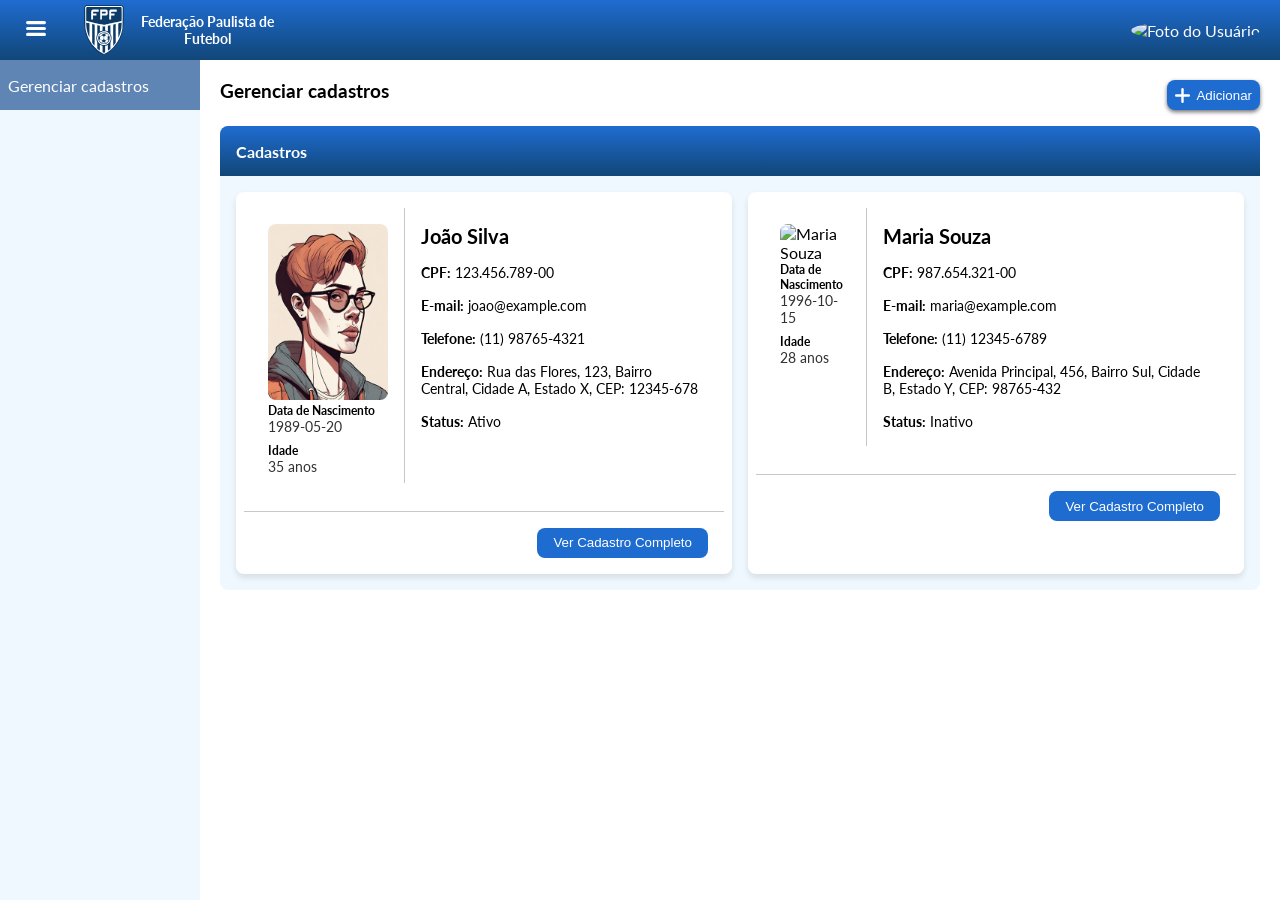
==== index.html @ 57ca4b36 "update home" ====
<!DOCTYPE html>
<html lang="en">

<head>
  <meta charset="UTF-8">
  <meta name="viewport" content="width=device-width, initial-scale=1.0">
  <title>Gerenciamento de Cadastro de Pessoas</title>
  <link rel="stylesheet" href="../styles/styles.css">
  <link rel="preconnect" href="https://fonts.googleapis.com">
  <link rel="preconnect" href="https://fonts.gstatic.com" crossorigin>
  <link
    href="https://fonts.googleapis.com/css2?family=Lato:ital,wght@0,100;0,300;0,400;0,700;0,900;1,100;1,300;1,400;1,700;1,900&family=Montserrat:ital,wght@0,100;0,200;0,300;0,400;0,500;0,600;0,700;0,800;0,900;1,100;1,200;1,300;1,400;1,500;1,600;1,700;1,800;1,900&family=Roboto:ital,wght@0,100;0,300;0,400;0,500;1,100;1,300;1,400&display=swap"
    rel="stylesheet">
</head>

<body>
  <header>
    <button id="toggleMenu">
      <img src="../assets/menu.svg" alt="">
    </button>
    <div class="logo">
      <img src="../assets/logo.svg" alt="Logo da Empresa">
      <h4>Federação Paulista de Futebol</h4>
    </div>
    <div class="user">
      <img src="../assets/profilePictures/perfil3.png" alt="Foto do Usuário">
    </div>
  </header>

  <main id="mainContent" class="mainContent">
    <nav>
      <ul id="nav-list">
        <li id='nav-item'class="active"><a href="#">Gerenciar cadastros</a></li>
      </ul>
    </nav>
    <div id="mainContent-content" class="mainContent-content">
      <div class="mainContent-title">
        <h3>Gerenciar cadastros</h3>
        <button id="addPersonBtn">
          <img src="../assets/add.svg" alt="">
          Adicionar
        </button>
      </div>
      <div class="content-body">
        <div id="contentHeader" class="content-header">
          <h4>Cadastros</h4>
        </div>
        <div id="content" class="content">
        </div>
      </div>
    </div>
  </main>

  <div class="modal" id="personInfoModal">
    <!-- Modal para adicionar nova pessoa -->
  </div>

  <div id="addPersonModal" class="form-modal">
    <div class="form-modal-content">
      <span class="close">&times;</span>
      <h2>Cadastrar nova pessoa</h2>
      <form id="personForm">
        <div>
          <label for="photo">Foto:</label>
          <input type="file" id="photo" name="photo" accept="image/*" required>
        </div>
        <div>
          <label for="name">Nome:</label>
          <input type="text" id="name" name="name" required>
        </div>
        <div>
          <label for="address">Endereço:</label>
          <input type="text" id="address" name="address" required>
        </div>
        <div>
          <label for="email">E-mail:</label>
          <input type="email" id="email" name="email" required>
        </div>
        <div>
          <label for="phone">Telefone:</label>
          <input type="tel" id="phone" name="phone" required>
        </div>
        <div>
          <label for="birthdate">Data de Nascimento:</label>
          <input type="date" id="birthdate" name="birthdate" required>
        </div>
        <div>
          <label for="gender">Gênero:</label>
          <select id="gender" name="gender" required>
            <option value="">Selecione</option>
            <option value="male">Masculino</option>
            <option value="female">Feminino</option>
            <div>
              <option value="other">Outro</option>
          </select>
        </div>

        <button type="submit">Salvar</button>
    </div>
    </form>
  </div>
  </div>

  <script src="../scripts/script.js"></script>
</body>

</html>
---- styles/styles.css ----
* {
  box-sizing: border-box
}

body {
  margin: 0;
  font-family: "Lato", sans-serif;

  h1,
  h2,
  h3,
  h4,
  p {
    margin: 0px;
  }

  button {
    background-color: transparent;
    border: none;
    cursor: pointer;
  }
}

header {
  display: flex;
  background: linear-gradient(#1f6cd1, #114677);
  color: #fff;
  padding: 10px 20px;
  align-items: center;
  height: 60px;

  .logo {
    margin-left: 32px;
    display: flex;
    align-items: center;
    gap: 8px;

    img {
      width: 40px;
    }

    h4 {
      font-size: 14px;
      max-width: 150px;
      text-align: center;
    }
  }

  .user {
    margin-left: auto;

    img {
      width: 40px;
      height: 40px;
      border-radius: 50%;
      object-fit: cover;
    }
  }

  button {
    img {
      width: 20px;
    }
  }
}

.mainContent {
  display: flex;
  height: calc(100vh - 60px);

  nav {
    background-color: aliceblue;
    width: 200px;
    transition: width 0.3s ease;

    ul {
      list-style: none;
      padding: 0;
      margin: 0;
    }

    .noShow {
      display: none;
    }

    li {
      display: flex;
      align-items: center;
      width: 100%;
      height: 50px;
    }

    a {
      width: 100%;
      text-decoration: none;
      padding: 8px;
      color: #393939;
      display: block;
    }
  }

  nav.hidden {
    width: 0;
    min-width: 0 !important;
  }

  nav li:hover {
    background-color: #1f6cd1;
    color: white;
  }

  nav li.active {
    background-color: #5f85b4;

    a {
      color: white !important;
    }
  }
}

.mainContent-content {
  width: calc(100vw - 200px);
  padding: 20px;
  display: flex;
  flex-direction: column;
  gap: 16px;

  .mainContent-title {
    display: flex;
    justify-content: space-between;
    width: 100%;

    button {
      height: 30px;
      padding: 8px;
      gap: 6px;
      display: flex;
      align-items: center;
      justify-content: center;
      background-color: #1f6cd1;
      border-radius: 8px;
      color: white;
      box-shadow: 0px 2px 4px #00000090;

      img {
        width: 15px;
        height: 15px;
      }
    }

    button:hover {
      background-color: #11304e;
    }
  }
}

.mainContent-content--fullWidth {
  width: 100% !important;
}

.content-body {
  border-radius: 8px;
  overflow: hidden;
}

.content-header {
  height: 50px;
  display: flex;
  padding: 16px;
  align-items: center;
  color: white;
  background: linear-gradient(#1f6cd1, #114677);
}

.content {
  display: grid;
  grid-template-columns: 1fr 1fr;
  gap: 16px;
  padding: 16px;
  background-color: aliceblue;
}

/*========INFO-MODAL========*/

.modal {
  width: 100vw;
  height: 100vh;
  display: none;
  position: fixed;
  top: 50%;
  left: 50%;
  transform: translate(-50%, -50%);
  background-color: #00000080;
  padding: 20px;
  border: 1px solid #ccc;

  .modalContent {
    display: flex;
    gap: 8px;
    background-color: white;
    width: 600px;
    padding: 16px;
    border-radius: 8px;

    img {
      width: 200px;
      border-radius: 8px;
      padding-right: 16px;
      border-right: 1px solid #c7c7c7;
      object-fit: cover;
    }

    .modal-details {
      display: flex;
      flex-direction: column;
      padding: 16px;
      gap: 16px;

      h2 {
        font-size: 20px;
      }

      span {
        font-size: 14px;
      }
    }
  }
}

.showModal {
  display: block;
  display: flex;
  justify-content: center;
  align-items: center;
}

/*=========CARD=======*/
.card {
  background-color: #fff;
  box-shadow: 0 4px 6px rgba(0, 0, 0, 0.1);
  border-radius: 8px;
  overflow: hidden;
  display: flex;
  flex-direction: column;
  padding: 8px;

  .cardContent {
    overflow: hidden;
    margin-bottom: 20px;
    display: flex;
    padding: 8px;

    img {
      object-fit: cover;
      width: 120px;
      max-height: 200px;
      border-radius: 8px;
    }

    .details {
      padding: 16px;
      padding-bottom: 8px;
      border-right: 1px solid #c7c7c7;


      .name-age {
        display: flex;
        flex-direction: column;
        gap: 8px;

        .name-age-content {
          display: flex;
          flex-direction: column;
          gap: 0px;

          strong {
            font-weight: bold;
            font-size: 12px;
          }

          span {
            font-size: 14px;
            color: #323232;
          }
        }
      }
    }

    .full-details {
      display: flex;
      flex-direction: column;
      padding: 16px;
      gap: 16px;

      h2 {
        font-size: 20px;
      }

      span {
        font-size: 14px;
      }
    }
  }

  .seeMore {
    display: flex;
    justify-content: end;
    padding: 16px;
    padding-bottom: 8px;
    border-top: 1px solid #c7c7c7;

    button {
      color: white;
      height: 30px;
      border-radius: 8px;
      padding: 0 16px;
      background-color: #1f6cd1;
    }
    
    button:hover {
      background-color: #2c6497;
    }
  }

}

/*=======FORM-MODAL=========*/

.form-modal {
  width: 100vw;
  height: 100vh;
  display: none;
  position: fixed;
  top: 50%;
  left: 50%;
  transform: translate(-50%, -50%);
  background-color: #00000080;
  padding: 20px;
  border: 1px solid #ccc;
}

.form-modal-content {
  background-color: #fefefe;
  border-radius: 8px;
  margin: 10% auto;
  padding: 20px;
  border: 1px solid #888;
  width: 80%;
  max-width: 400px;

  h2 {
    margin-bottom: 16px;
  }

  #personForm {
    display: flex;
    flex-direction: column;
    gap: 8px;
    max-width: 350px;

    label {
      font-weight: bold;
      font-size: 14px;
    }

    input {
      height: 30px;
      border: 1px solid lightgray;
      border-radius: 8px;
    }

    #photo {
      border: none;
      cursor: pointer;
    }

    #birthdate {
      cursor: pointer;
    }

    select {
      height: 30px;
      border: 1px solid lightgray;
      border-radius: 8px;
      max-width: 150px;
      cursor: pointer;
    }

    button {
      margin-left: auto;
      background-color: #2c6497;
      color: white;
      border-radius: 8px;
      height: 30px;
    }

    button:hover {
      background-color: #072038;
    }
  }
}

.close {
  color: #aaa;
  float: right;
  font-size: 28px;
  font-weight: bold;
}

.close:hover,
.close:focus {
  color: black;
  text-decoration: none;
  cursor: pointer;
}

@media screen and (max-width: 850px) {

  .mainContent {
    display: flex;
    height: calc(100vh - 50px);

    nav {
      position: absolute;
      height: 100vh;
      left: 0;
      width: 0;

      li {
        display: none;
      }

      .noShow {
        display: block;
      }

      .noShowMobile {
        display: flex;
      }
    }

    nav.hidden {
      width: 200px;
      min-width: 0 !important;
    }
  }

  .mainContent-content {
    width: calc(100vw);
  }

  .content {
    grid-template-columns: 1fr;
    overflow-y: scroll;
    max-height: calc(100vh - 100px);
  }

  .card {
    .cardContent {
      .full-details {
        strong {
          font-size: 14px;
        }

        span {
          font-size: 12px;
        }
      }
    }
  }

  .modalContent {
    img {
      width: 150px !important;
      height: 180px;
    }
  }
}
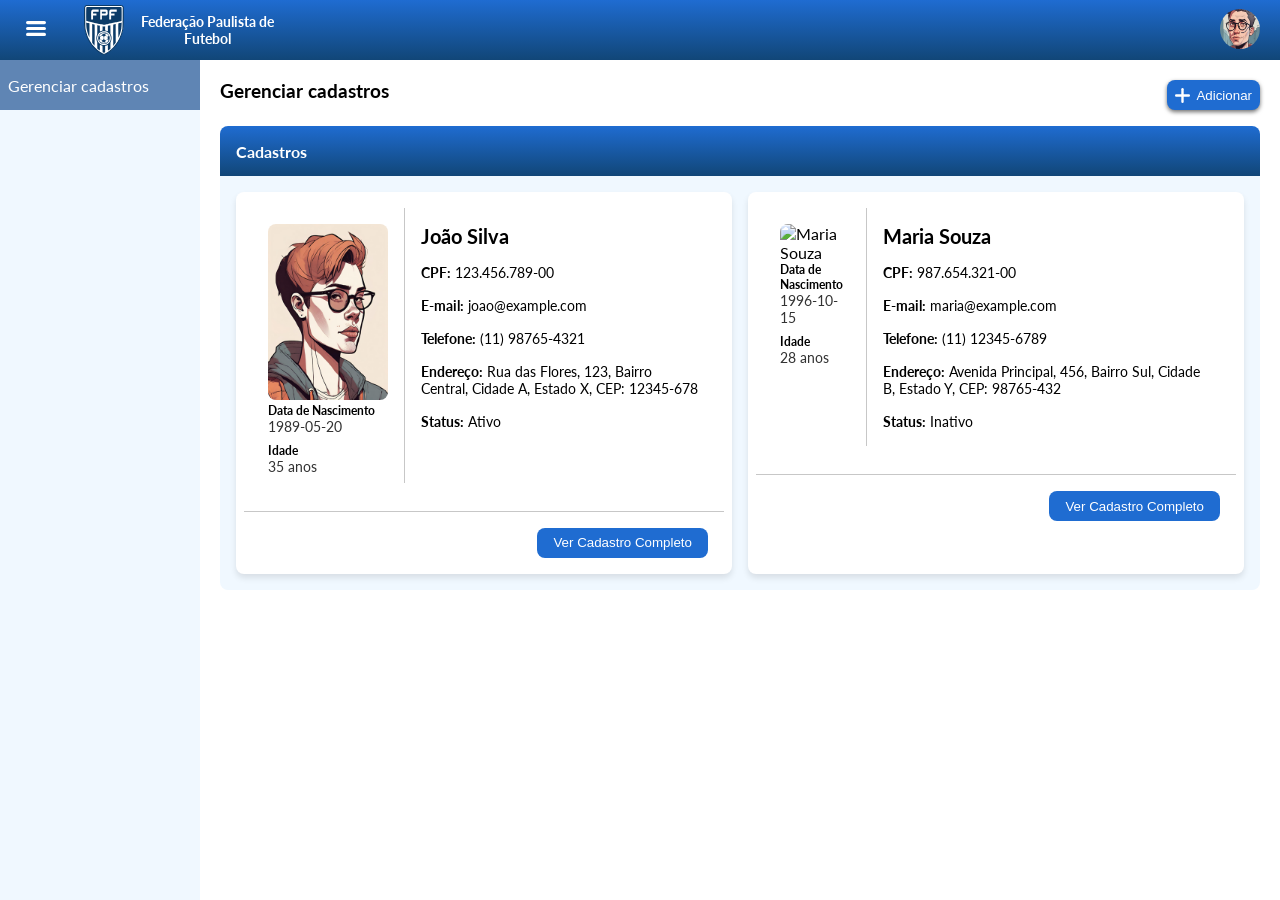
==== commit f033c2d5: "fix name image" ====
--- a/index.html
+++ b/index.html
@@ -23,7 +23,7 @@
       <h4>Federação Paulista de Futebol</h4>
     </div>
     <div class="user">
-      <img src="../assets/profilePictures/perfil3.png" alt="Foto do Usuário">
+      <img src="../assets/profilePictures/Perfil3.png" alt="Foto do Usuário">
     </div>
   </header>
 
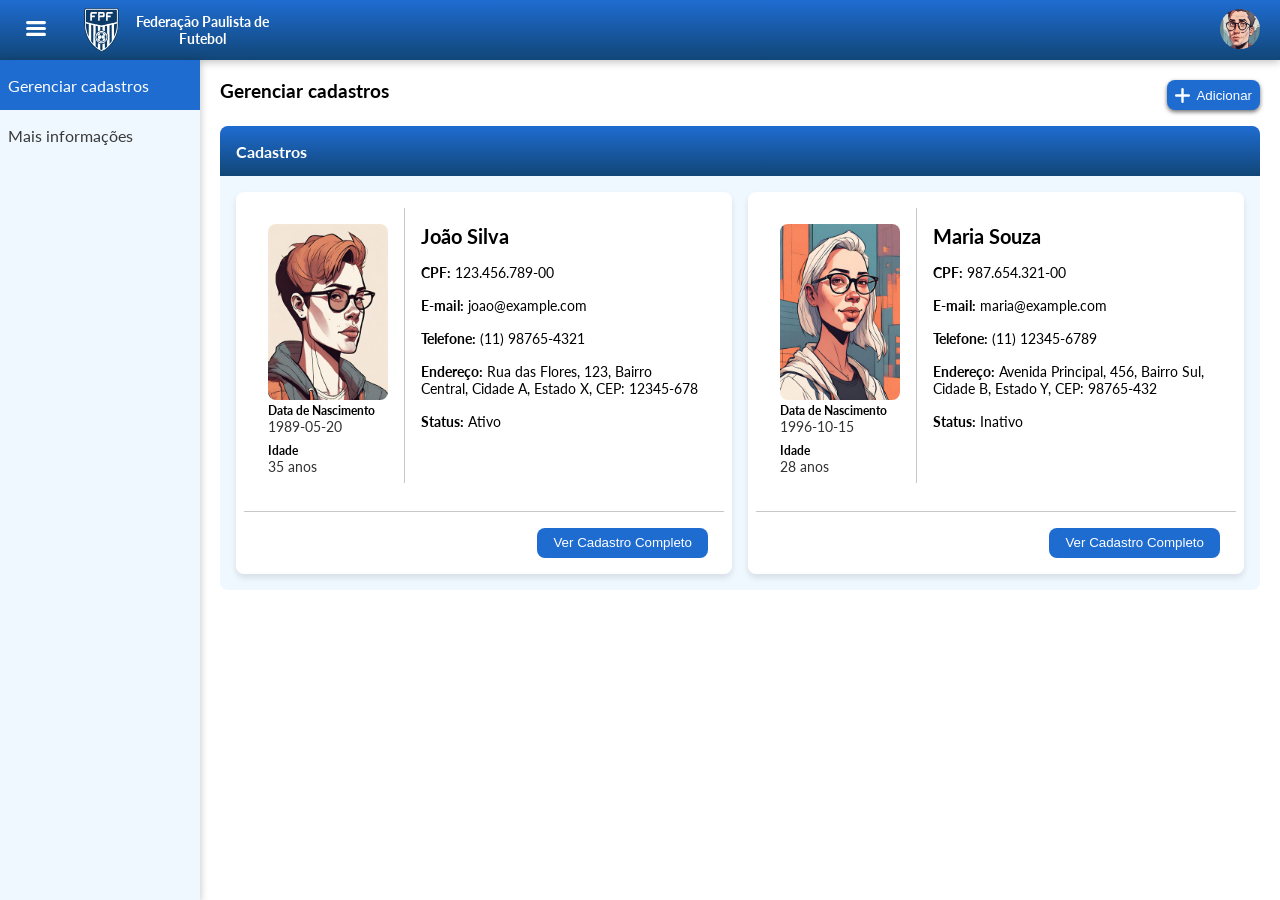
==== commit 018cc6aa: "fix: ajustes de layout" ====
--- a/index.html
+++ b/index.html
@@ -4,7 +4,8 @@
 <head>
   <meta charset="UTF-8">
   <meta name="viewport" content="width=device-width, initial-scale=1.0">
-  <title>Gerenciamento de Cadastro de Pessoas</title>
+  <title>Desafio Federação Paulista de Futebol</title>
+  <link rel="icon" href="./assets/favicon.ico" />
   <link rel="stylesheet" href="../styles/styles.css">
   <link rel="preconnect" href="https://fonts.googleapis.com">
   <link rel="preconnect" href="https://fonts.gstatic.com" crossorigin>
@@ -30,7 +31,8 @@
   <main id="mainContent" class="mainContent">
     <nav>
       <ul id="nav-list">
-        <li id='nav-item'class="active"><a href="#">Gerenciar cadastros</a></li>
+        <li id='nav-item' class="active"><a href="#">Gerenciar cadastros</a></li>
+        <li id='nav-item-more'><a href="#">Mais informações</a></li>
       </ul>
     </nav>
     <div id="mainContent-content" class="mainContent-content">
@@ -48,6 +50,29 @@
         <div id="content" class="content">
         </div>
       </div>
+    </div>
+    <div id="more" class="more">
+      <div class="content-body">
+        <div id="contentHeader" class="content-header">
+          <h4>Mais informações</h4>
+        </div>
+        <div class="content">
+          <div class="more-content-card">
+            <img src="./assets/profilePictures/Perfil4.png" alt="">
+            <div class="content-text">
+              <span>Desenvolvido por:</span>
+              <div class="linkedin">
+                <img src="./assets/linkedin.svg" alt="">
+                <a href="https://www.linkedin.com/in/vin%C3%ADcius-f-4a6691128/" target="_blank">
+                  <strong>Vinícius Farias Silva</strong>
+                </a>
+              </div>
+              <span>Desenvolvedor Front-end Pleno</span>
+            </div>
+          </div>
+        </div>
+      </div>
+
     </div>
   </main>
 
@@ -90,14 +115,13 @@
             <option value="">Selecione</option>
             <option value="male">Masculino</option>
             <option value="female">Feminino</option>
-            <div>
-              <option value="other">Outro</option>
+            <option value="other">Outro</option>
           </select>
         </div>
 
         <button type="submit">Salvar</button>
+      </form>
     </div>
-    </form>
   </div>
   </div>
 
--- a/styles/styles.css
+++ b/styles/styles.css
@@ -28,6 +28,7 @@
   padding: 10px 20px;
   align-items: center;
   height: 60px;
+  box-shadow: 0px 2px 8px #00000040;
 
   .logo {
     margin-left: 32px;
@@ -36,7 +37,7 @@
     gap: 8px;
 
     img {
-      width: 40px;
+      width: 35px;
     }
 
     h4 {
@@ -72,6 +73,7 @@
     background-color: aliceblue;
     width: 200px;
     transition: width 0.3s ease;
+    box-shadow: 0px 2px 8px #00000040;
 
     ul {
       list-style: none;
@@ -105,12 +107,15 @@
   }
 
   nav li:hover {
+    background-color: #5f85b4;
+
+    a {
+      color: white;
+    }
+  }
+
+  nav li.active {
     background-color: #1f6cd1;
-    color: white;
-  }
-
-  nav li.active {
-    background-color: #5f85b4;
 
     a {
       color: white !important;
@@ -316,7 +321,7 @@
       padding: 0 16px;
       background-color: #1f6cd1;
     }
-    
+
     button:hover {
       background-color: #2c6497;
     }
@@ -415,7 +420,6 @@
 }
 
 @media screen and (max-width: 850px) {
-
   .mainContent {
     display: flex;
     height: calc(100vh - 50px);
@@ -452,7 +456,7 @@
   .content {
     grid-template-columns: 1fr;
     overflow-y: scroll;
-    max-height: calc(100vh - 100px);
+    max-height: calc(100vh - 200px);
   }
 
   .card {
@@ -475,4 +479,62 @@
       height: 180px;
     }
   }
+
+  .more {
+    width: 100vw !important;
+  }
+
+}
+
+/*=========MORE===========*/
+.more {
+  width: calc(100vw - 200px);
+  padding: 20px;
+  display: none;
+  flex-direction: column;
+  gap: 16px;
+}
+
+.more-content-card {
+  display: flex;
+  background-color: #ffffff;
+  box-shadow: 0px 2px 8px #00000040;
+  padding: 16px;
+  gap: 8px;
+  border-radius: 16px;
+
+  img {
+    width: 150px;
+  }
+
+  a {
+    text-decoration: none;
+    color: black;
+  }
+
+  a:hover {
+    color: #4F646F !important;
+
+    svg {
+      color: #4F646F !important;
+    }
+  }
+
+  .content-text {
+    display: flex;
+    flex-direction: column;
+    gap: 8px;
+
+    span {
+      font-size: 14px;
+    }
+  }
+
+  .linkedin {
+    display: flex;
+
+    img {
+      width: 20px;
+    }
+  }
 }
